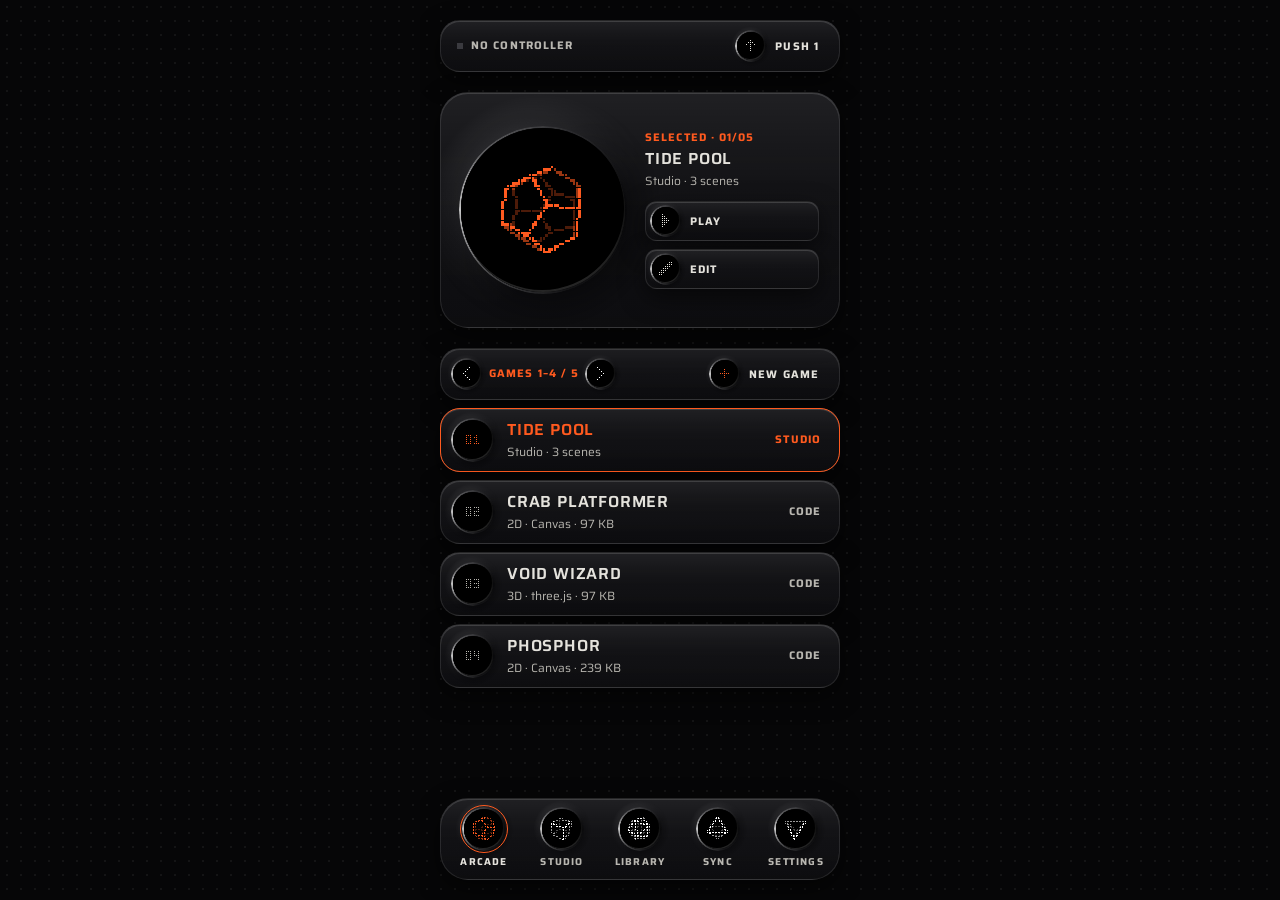
==== app/index.html @ f8226027 "Home Arcade app: first working version A new app in app/ with five sections, built to the Home Arcad" ====
<!doctype html>
<html lang="en">
<head>
<meta charset="utf-8">
<meta name="viewport" content="width=device-width,initial-scale=1,viewport-fit=cover,user-scalable=no">
<meta name="apple-mobile-web-app-capable" content="yes">
<meta name="mobile-web-app-capable" content="yes">
<meta name="apple-mobile-web-app-status-bar-style" content="black-translucent">
<meta name="theme-color" content="#060607">
<title>Home Arcade</title>
<link rel="manifest" href="manifest.webmanifest">
<link rel="apple-touch-icon" href="../apple-touch-icon.png">
<link rel="preconnect" href="https://fonts.googleapis.com">
<link rel="preconnect" href="https://fonts.gstatic.com" crossorigin>
<link rel="stylesheet" href="https://fonts.googleapis.com/css2?family=Saira:wght@400;600;700&display=swap">
<link rel="stylesheet" href="app.css">
</head>
<body class="dots">
<div id="app"></div>
<script type="module" src="js/main.js"></script>
<script>if('serviceWorker' in navigator)addEventListener('load',function(){navigator.serviceWorker.register('../sw.js',{scope:'../'}).catch(function(){});});</script>
</body>
</html>
---- app/app.css ----
/* Home Arcade app. Values follow the Home Arcade design system: plates, wells, pixel art, one colour per section. */
:root{
  --bg:#060607;--plate:#0f0f12;--plate-edge:rgba(255,255,255,.10);--well:#000;
  --text:#e4e2dc;--muted:#b8b6b0;--dim:#8f8d88;--pixel:#e4e2dc;
  --arcade:#ff5a1f;--studio:#7dff6a;--library:#ff4fd8;--sync:#4d7cff;--settings:#ffd23f;
  --acc:var(--arcade);
  --r-btn:12px;--r-bar:20px;--r-plate:28px;
}
*{box-sizing:border-box}
html,body{margin:0;height:100%;background:var(--bg);color:var(--text);font-family:Saira,system-ui,sans-serif;-webkit-text-size-adjust:100%;overscroll-behavior:none}
body{-webkit-user-select:none;user-select:none;-webkit-tap-highlight-color:transparent;touch-action:manipulation}
button{font:inherit;color:inherit;background:none;border:0;padding:0;cursor:pointer;-webkit-tap-highlight-color:transparent}
button:focus-visible,.focus{outline:2px solid var(--text);outline-offset:2px}
button:disabled{cursor:default}
.sr{position:absolute;width:1px;height:1px;overflow:hidden;clip:rect(0 0 0 0);white-space:nowrap}

#app{position:relative;max-width:440px;margin:0 auto;min-height:100%;display:flex;flex-direction:column}
.screen-tabs{height:100dvh;display:flex;flex-direction:column;gap:20px;padding:max(env(safe-area-inset-top),20px) 20px max(env(safe-area-inset-bottom),20px);overflow-y:auto}
.dots{background-image:radial-gradient(rgba(237,237,234,.06) 1px,transparent 1.2px);background-size:14px 14px}
.nodots .dots{background-image:none}

/* plates */
.plate{background:linear-gradient(180deg,rgba(255,255,255,.07),rgba(255,255,255,.015) 40%,rgba(0,0,0,.15)),var(--plate);border:1px solid var(--plate-edge);box-shadow:inset 0 1px 0 rgba(255,255,255,.14),0 8px 24px rgba(0,0,0,.55)}
.bar{flex:none;height:52px;border-radius:var(--r-bar);display:flex;align-items:center;justify-content:space-between;gap:8px;padding:0 6px}
.bar.text-start{padding-left:16px}
.big{border-radius:var(--r-plate)}
.group{flex:none;display:flex;flex-direction:column;gap:8px}

/* buttons: 40px, a pixel icon in a 28px well 6px in, then the label */
.btn{position:relative;display:flex;align-items:center;gap:10px;height:40px;padding:0 14px 0 6px;border-radius:var(--r-btn);font-size:11px;font-weight:700;letter-spacing:.1em;text-transform:uppercase;white-space:nowrap;color:var(--text)}
.btn.icon{width:40px;padding:0;justify-content:center}
.btn.bare{background:transparent;border:0;box-shadow:none}

/* wells */
.mount{position:relative;border-radius:50%;display:inline-flex;align-items:center;justify-content:center;flex:none}
.slope{position:absolute;inset:0;border-radius:50%;background:linear-gradient(135deg,rgba(255,255,255,.17) 0%,rgba(255,255,255,.05) 38%,rgba(0,0,0,.35) 62%,rgba(0,0,0,.6) 100%);-webkit-mask-image:radial-gradient(closest-side,#000 64%,rgba(0,0,0,.5) 78%,transparent 100%);mask-image:radial-gradient(closest-side,#000 64%,rgba(0,0,0,.5) 78%,transparent 100%)}
.lip{position:absolute;border-radius:50%;background:conic-gradient(from 270deg,rgba(255,255,255,.75),rgba(255,255,255,.25) 12%,rgba(255,255,255,.04) 30%,rgba(0,0,0,.2) 50%,rgba(255,255,255,.04) 70%,rgba(255,255,255,.25) 88%,rgba(255,255,255,.75));-webkit-mask-image:radial-gradient(closest-side,transparent calc(100% - 2px),#000 calc(100% - 1.5px));mask-image:radial-gradient(closest-side,transparent calc(100% - 2px),#000 calc(100% - 1.5px))}
.well{position:relative;border-radius:50%;background:#000;display:flex;align-items:center;justify-content:center;box-shadow:inset 0 6px 10px #000,inset -1px -1px 0 rgba(255,255,255,.16)}
.well-lg{box-shadow:inset 0 10px 16px #000,inset -1px -2px 0 rgba(255,255,255,.16)}
.well>svg,.vscreen>svg{transform:translate(-.5px,-.5px)}
.ring{position:absolute;inset:-4px;border-radius:50%;border:1.5px solid var(--acc);pointer-events:none}
.selring{position:absolute;inset:-1px;border-radius:inherit;border:1.5px solid var(--acc);pointer-events:none}

/* rectangular screens: the level, value readouts */
.screen{position:relative;background:#000;border-radius:20px;border:1.5px solid;border-color:rgba(255,255,255,.38) rgba(255,255,255,.1) rgba(0,0,0,.6) rgba(255,255,255,.24);box-shadow:inset 0 10px 16px #000,inset -1px -2px 0 rgba(255,255,255,.16),-2px -2px 6px rgba(255,255,255,.07);overflow:hidden}
.vscreen{display:inline-flex;align-items:center;justify-content:center;flex:none;height:28px;width:72px;border-radius:8px;background:#000;border:1px solid;border-color:rgba(255,255,255,.3) rgba(255,255,255,.08) rgba(0,0,0,.6) rgba(255,255,255,.18);box-shadow:inset 0 4px 6px #000}
.vscreen.wide{width:120px}

/* text */
.title{font-size:16px;line-height:20px;font-weight:600;letter-spacing:.05em;text-transform:uppercase;color:var(--text)}
.sub{font-size:12px;line-height:16px;color:var(--muted);white-space:nowrap;overflow:hidden;text-overflow:ellipsis}
.cap{font-size:11px;line-height:14px;font-weight:700;letter-spacing:.1em;text-transform:uppercase;white-space:nowrap}
.acc{color:var(--acc)}
.ell{white-space:nowrap;overflow:hidden;text-overflow:ellipsis}
.clamp2{white-space:normal;display:-webkit-box;-webkit-line-clamp:2;-webkit-box-orient:vertical;overflow:hidden}
.large .sub{font-size:13px;line-height:18px}.large .cap{font-size:12px}.large .title{font-size:17px}

/* status bar */
.status-dot{width:6px;height:6px;background:var(--acc);display:inline-block}
.status-dot.off{background:#3a3a3f}

/* emblem plate */
.emblem{flex:none;position:relative;height:236px;border-radius:var(--r-plate);overflow:hidden;display:flex;align-items:center;gap:20px;padding:0 20px}
.emblem-info{flex:1;min-width:0;display:flex;flex-direction:column;gap:4px}
.emblem-info .actions{display:flex;flex-direction:column;gap:8px;margin-top:8px}

/* rows */
.row{position:relative;display:grid;grid-template-columns:40px minmax(0,1fr) auto;align-items:center;gap:14px;height:64px;padding:0 18px 0 12px;border-radius:var(--r-bar);text-align:left;width:100%}
.row .txt{display:flex;flex-direction:column;gap:4px;min-width:0}
.row-empty{height:136px;border-radius:var(--r-bar);display:flex;flex-direction:column;align-items:center;justify-content:center;gap:14px;text-align:center;padding:0 24px}
.setrow{display:flex;align-items:center;justify-content:space-between;gap:12px;height:64px;padding:0 12px 0 16px;border-radius:var(--r-bar)}
.stepper{display:flex;align-items:center;gap:2px;flex:none}

/* tab bar */
.tabbar{flex:none;margin-top:auto;height:82px;border-radius:var(--r-plate);display:grid;grid-template-columns:repeat(5,minmax(0,1fr));padding:0 4px}
.tab{display:flex;flex-direction:column;align-items:center;justify-content:center;gap:6px}
.tab .cap{font-size:10px;letter-spacing:.12em}

/* full-screen tools: editor, pixel editor, player */
.screen-tool{height:100dvh;display:flex;flex-direction:column;padding:max(env(safe-area-inset-top),16px) 20px max(env(safe-area-inset-bottom),16px);gap:8px}
.gap20{margin-top:12px}
.inspector{flex:1 1 auto;min-height:220px;border-radius:var(--r-plate);padding:16px;display:flex;flex-direction:column;overflow:hidden}
.irow{display:flex;align-items:center;justify-content:space-between;gap:12px;min-height:44px;border-top:1px solid rgba(255,255,255,.06)}
.inspector>.irow:first-child{border-top:0}
.seg{position:relative;display:flex;align-items:center;justify-content:center;gap:8px;height:40px;border-radius:12px;padding:0 8px 0 6px;font-size:11px;font-weight:700;letter-spacing:.1em;text-transform:uppercase;white-space:nowrap;color:var(--muted)}
.seg.on{color:var(--acc)}
.itab{position:relative;display:flex;align-items:center;justify-content:center;gap:8px;height:32px;border-radius:12px;font-size:11px;font-weight:700;letter-spacing:.1em;text-transform:uppercase;color:var(--muted)}
.itab.on{color:var(--acc)}
.itab .dot{width:6px;height:6px;background:#3a3a3f}.itab.on .dot{background:var(--acc)}
.tray{display:grid;grid-template-columns:repeat(4,minmax(0,1fr));row-gap:14px;margin-top:14px}
.tray button{display:flex;flex-direction:column;align-items:center;gap:8px}
.tray .cap{font-size:10px;letter-spacing:.12em;color:var(--muted);max-width:76px;overflow:hidden;text-overflow:ellipsis}
.tray .on .cap{color:var(--acc)}
canvas.pix{display:block;image-rendering:pixelated;touch-action:none}
.center-note{flex:1;display:flex;flex-direction:column;align-items:center;justify-content:center;gap:14px;text-align:center;padding:0 12px}
.center-note .sub{white-space:normal}

/* game player */
.player{position:fixed;inset:0;background:#000;display:flex;flex-direction:column;align-items:center;justify-content:center;gap:16px;z-index:10;padding:max(env(safe-area-inset-top),12px) 12px max(env(safe-area-inset-bottom),12px)}
.player .topbar{position:absolute;top:max(env(safe-area-inset-top),12px);left:12px;right:12px;display:flex;justify-content:space-between;align-items:center}
.pad{display:flex;justify-content:space-between;align-items:center;width:100%;max-width:400px;padding:0 8px}
.dpad{display:grid;grid-template-columns:repeat(3,52px);grid-template-rows:repeat(3,52px)}
.pbtn{touch-action:none}
.pbtn .well{width:48px!important;height:48px!important}
.abtns{display:flex;gap:14px;align-items:center}
@media (orientation:landscape) and (max-height:500px){
  .player{flex-direction:row;gap:12px}
  .player .pad{position:absolute;left:max(env(safe-area-inset-left),16px);right:max(env(safe-area-inset-right),16px);bottom:max(env(safe-area-inset-bottom),16px);width:auto;max-width:none;padding:0;pointer-events:none}
  .player .pad>*{pointer-events:auto}
}
.toast{position:fixed;left:50%;bottom:max(calc(env(safe-area-inset-bottom) + 110px),110px);transform:translateX(-50%);z-index:20;padding:10px 16px;border-radius:12px;font-size:12px;color:var(--text);pointer-events:none;max-width:90%}
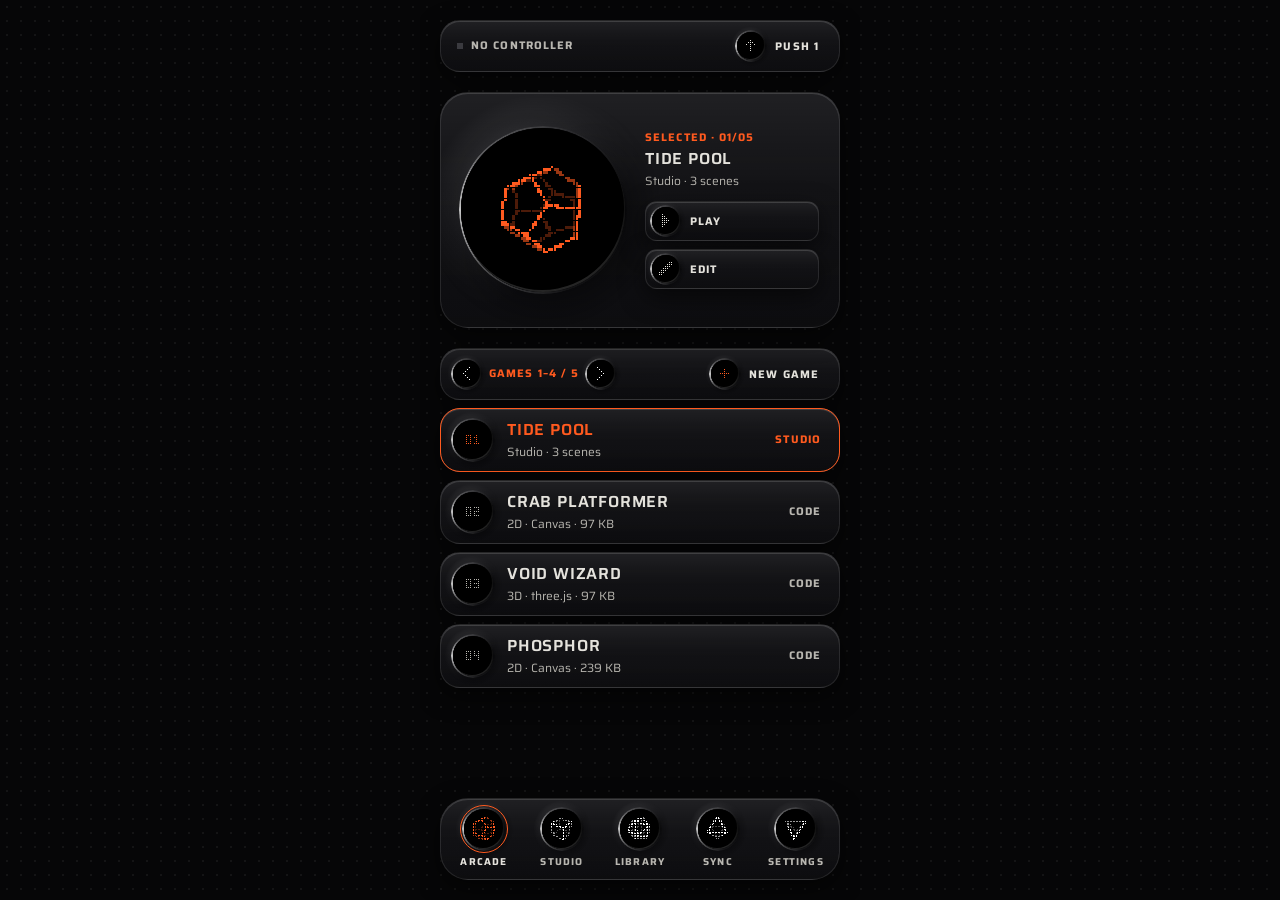
==== commit 1c0f90b9: "App: fill the whole screen, softer click, press feedback - Pin the app to the full screen; iOS home-" ====
--- a/app/index.html
+++ b/app/index.html
@@ -1,5 +1,5 @@
 <!doctype html>
-<html lang="en">
+<html lang="en" class="dots">
 <head>
 <meta charset="utf-8">
 <meta name="viewport" content="width=device-width,initial-scale=1,viewport-fit=cover,user-scalable=no">
@@ -15,7 +15,7 @@
 <link rel="stylesheet" href="https://fonts.googleapis.com/css2?family=Saira:wght@400;600;700&display=swap">
 <link rel="stylesheet" href="app.css">
 </head>
-<body class="dots">
+<body>
 <div id="app"></div>
 <script type="module" src="js/main.js"></script>
 <script>if('serviceWorker' in navigator)addEventListener('load',function(){navigator.serviceWorker.register('../sw.js',{scope:'../'}).catch(function(){});});</script>
--- a/app/app.css
+++ b/app/app.css
@@ -12,10 +12,12 @@
 button{font:inherit;color:inherit;background:none;border:0;padding:0;cursor:pointer;-webkit-tap-highlight-color:transparent}
 button:focus-visible,.focus{outline:2px solid var(--text);outline-offset:2px}
 button:disabled{cursor:default}
+body{background:transparent}
 .sr{position:absolute;width:1px;height:1px;overflow:hidden;clip:rect(0 0 0 0);white-space:nowrap}
 
-#app{position:relative;max-width:440px;margin:0 auto;min-height:100%;display:flex;flex-direction:column}
-.screen-tabs{height:100dvh;display:flex;flex-direction:column;gap:20px;padding:max(env(safe-area-inset-top),20px) 20px max(env(safe-area-inset-bottom),20px);overflow-y:auto}
+/* the app is pinned to the whole screen: iOS home-screen apps report 100vh / 100dvh short, which left a black band at the bottom */
+#app{position:fixed;top:0;bottom:0;left:0;right:0;max-width:440px;margin:0 auto;display:flex;flex-direction:column}
+.screen-tabs{height:100%;display:flex;flex-direction:column;gap:20px;padding:max(env(safe-area-inset-top),20px) 20px max(env(safe-area-inset-bottom),20px);overflow-y:auto}
 .dots{background-image:radial-gradient(rgba(237,237,234,.06) 1px,transparent 1.2px);background-size:14px 14px}
 .nodots .dots{background-image:none}
 
@@ -76,8 +78,23 @@
 .tab{display:flex;flex-direction:column;align-items:center;justify-content:center;gap:6px}
 .tab .cap{font-size:10px;letter-spacing:.12em}
 
+/* shorter phones: tighten the spacing so the tab bar always fits */
+@media (max-height:820px){.screen-tabs{gap:14px}.emblem{height:212px}}
+
+/* press feedback: the plate sinks, the well dips, then a few pixels burst from your finger */
+[data-a],.pbtn{transition:transform .08s,filter .08s}
+.pressed{transform:translateY(1px) scale(.985);filter:brightness(.82)}
+.plate.pressed{box-shadow:inset 0 2px 8px rgba(0,0,0,.7),inset 0 1px 0 rgba(255,255,255,.05),0 3px 10px rgba(0,0,0,.5)}
+.pressed .mount{transform:scale(.93)}
+.mount{transition:transform .08s}
+.btn.icon.pressed,.tab.pressed,.pbtn.pressed,.tray .pressed{transform:none;filter:none}
+.tab.pressed .mount,.btn.icon.pressed .mount,.pbtn.pressed .mount,.tray .pressed .mount{transform:scale(.88)}
+.tab.pressed .well,.btn.icon.pressed .well,.pbtn.pressed .well{box-shadow:inset 0 8px 12px #000,inset -1px -1px 0 rgba(255,255,255,.08)}
+.burst{position:fixed;left:0;top:0;width:0;height:0;pointer-events:none;z-index:50}
+.burst i{position:absolute;left:-1.5px;top:-1.5px;width:3px;height:3px;background:var(--c)}
+
 /* full-screen tools: editor, pixel editor, player */
-.screen-tool{height:100dvh;display:flex;flex-direction:column;padding:max(env(safe-area-inset-top),16px) 20px max(env(safe-area-inset-bottom),16px);gap:8px}
+.screen-tool{height:100%;display:flex;flex-direction:column;padding:max(env(safe-area-inset-top),16px) 20px max(env(safe-area-inset-bottom),16px);gap:8px}
 .gap20{margin-top:12px}
 .inspector{flex:1 1 auto;min-height:220px;border-radius:var(--r-plate);padding:16px;display:flex;flex-direction:column;overflow:hidden}
 .irow{display:flex;align-items:center;justify-content:space-between;gap:12px;min-height:44px;border-top:1px solid rgba(255,255,255,.06)}
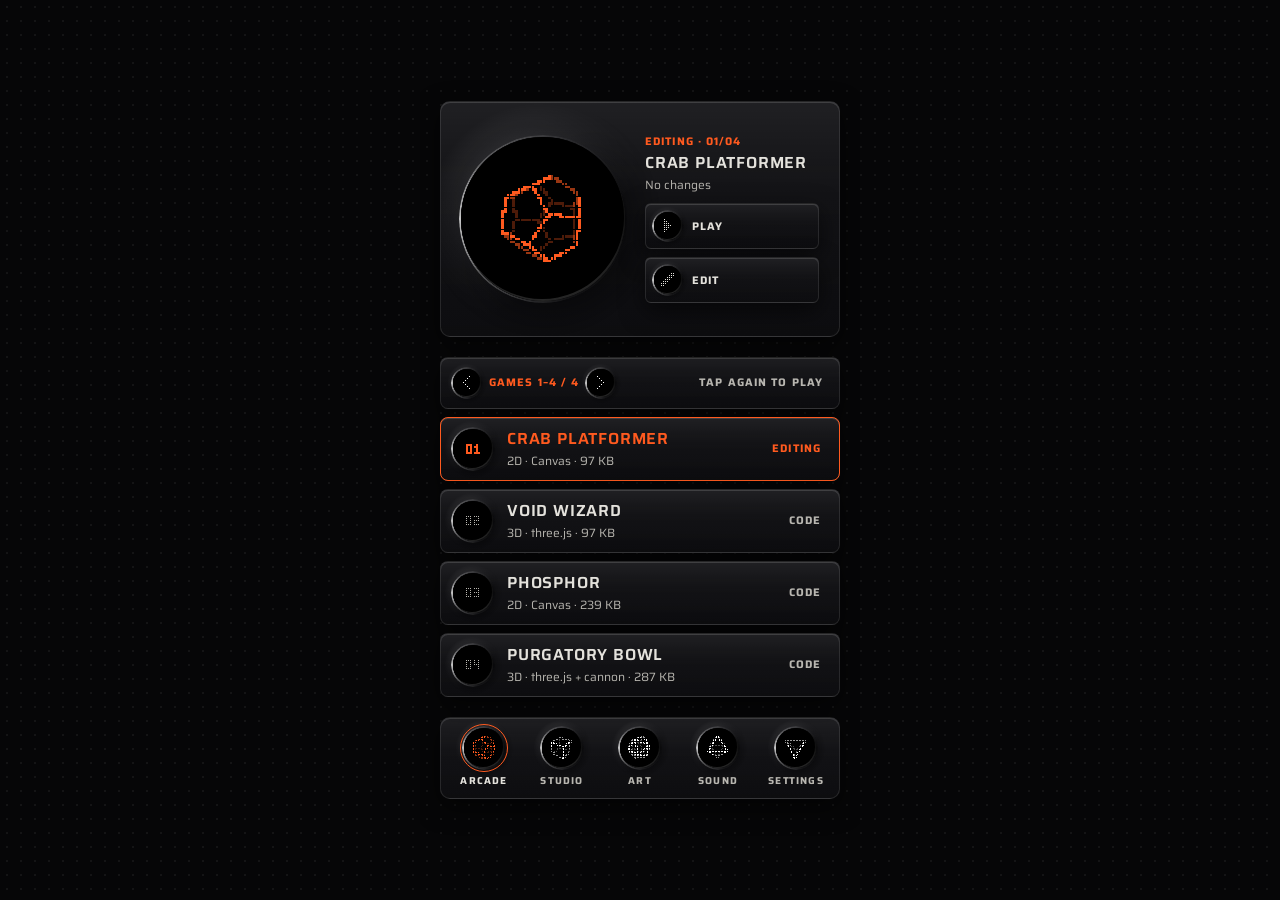
==== commit eee92249: "Rename the app to Hedron and give it the new icon - New home-screen icon (180, 192 and 512 px): a ra" ====
--- a/app/index.html
+++ b/app/index.html
@@ -7,7 +7,8 @@
 <meta name="mobile-web-app-capable" content="yes">
 <meta name="apple-mobile-web-app-status-bar-style" content="black-translucent">
 <meta name="theme-color" content="#060607">
-<title>Home Arcade</title>
+<title>Hedron</title>
+<meta name="apple-mobile-web-app-title" content="Hedron">
 <link rel="manifest" href="manifest.webmanifest">
 <link rel="apple-touch-icon" href="../apple-touch-icon.png">
 <link rel="preconnect" href="https://fonts.googleapis.com">
--- a/app/app.css
+++ b/app/app.css
@@ -4,10 +4,11 @@
   --text:#e4e2dc;--muted:#b8b6b0;--dim:#8f8d88;--pixel:#e4e2dc;
   --arcade:#ff5a1f;--studio:#7dff6a;--library:#ff4fd8;--sync:#4d7cff;--settings:#ffd23f;
   --acc:var(--arcade);
-  --r-btn:12px;--r-bar:20px;--r-plate:28px;
+  --r-btn:6px;--r-bar:8px;--r-plate:10px;
+  --il:env(safe-area-inset-left,0px);--ir:env(safe-area-inset-right,0px);
 }
 *{box-sizing:border-box}
-html,body{margin:0;height:100%;background:var(--bg);color:var(--text);font-family:Saira,system-ui,sans-serif;-webkit-text-size-adjust:100%;overscroll-behavior:none}
+html,body{margin:0;height:100%;overflow:hidden;background:var(--bg);color:var(--text);font-family:Saira,system-ui,sans-serif;-webkit-text-size-adjust:100%;overscroll-behavior:none}
 body{-webkit-user-select:none;user-select:none;-webkit-tap-highlight-color:transparent;touch-action:manipulation}
 button{font:inherit;color:inherit;background:none;border:0;padding:0;cursor:pointer;-webkit-tap-highlight-color:transparent}
 button:focus-visible,.focus{outline:2px solid var(--text);outline-offset:2px}
@@ -17,7 +18,7 @@
 
 /* the app is pinned to the whole screen: iOS home-screen apps report 100vh / 100dvh short, which left a black band at the bottom */
 #app{position:fixed;top:0;bottom:0;left:0;right:0;max-width:440px;margin:0 auto;display:flex;flex-direction:column}
-.screen-tabs{height:100%;display:flex;flex-direction:column;gap:20px;padding:max(env(safe-area-inset-top),20px) 20px max(env(safe-area-inset-bottom),20px);overflow-y:auto}
+.screen-tabs{height:100%;display:flex;flex-direction:column;gap:20px;padding:calc(env(safe-area-inset-top) + 24px) 20px max(env(safe-area-inset-bottom),16px);overflow:hidden}
 .dots{background-image:radial-gradient(rgba(237,237,234,.06) 1px,transparent 1.2px);background-size:14px 14px}
 .nodots .dots{background-image:none}
 
@@ -44,8 +45,8 @@
 .selring{position:absolute;inset:-1px;border-radius:inherit;border:1.5px solid var(--acc);pointer-events:none}
 
 /* rectangular screens: the level, value readouts */
-.screen{position:relative;background:#000;border-radius:20px;border:1.5px solid;border-color:rgba(255,255,255,.38) rgba(255,255,255,.1) rgba(0,0,0,.6) rgba(255,255,255,.24);box-shadow:inset 0 10px 16px #000,inset -1px -2px 0 rgba(255,255,255,.16),-2px -2px 6px rgba(255,255,255,.07);overflow:hidden}
-.vscreen{display:inline-flex;align-items:center;justify-content:center;flex:none;height:28px;width:72px;border-radius:8px;background:#000;border:1px solid;border-color:rgba(255,255,255,.3) rgba(255,255,255,.08) rgba(0,0,0,.6) rgba(255,255,255,.18);box-shadow:inset 0 4px 6px #000}
+.screen{position:relative;background:#000;border-radius:10px;border:1.5px solid;border-color:rgba(255,255,255,.38) rgba(255,255,255,.1) rgba(0,0,0,.6) rgba(255,255,255,.24);box-shadow:inset 0 10px 16px #000,inset -1px -2px 0 rgba(255,255,255,.16),-2px -2px 6px rgba(255,255,255,.07);overflow:hidden}
+.vscreen{display:inline-flex;align-items:center;justify-content:center;flex:none;height:28px;width:72px;border-radius:5px;background:#000;border:1px solid;border-color:rgba(255,255,255,.3) rgba(255,255,255,.08) rgba(0,0,0,.6) rgba(255,255,255,.18);box-shadow:inset 0 4px 6px #000}
 .vscreen.wide{width:120px}
 
 /* text */
@@ -63,8 +64,12 @@
 
 /* emblem plate */
 .emblem{flex:none;position:relative;height:236px;border-radius:var(--r-plate);overflow:hidden;display:flex;align-items:center;gap:20px;padding:0 20px}
-.emblem-info{flex:1;min-width:0;display:flex;flex-direction:column;gap:4px}
-.emblem-info .actions{display:flex;flex-direction:column;gap:8px;margin-top:8px}
+.emblem-info{flex:1;min-width:0;display:flex;flex-direction:column;gap:4px;padding:14px 0}
+.emblem-info>.sub{white-space:nowrap;overflow:hidden;text-overflow:ellipsis}
+.emblem-info .actions{display:flex;flex-direction:column;gap:8px;margin-top:6px}
+
+/* plate buttons: room around the round icon so it never touches the edge */
+.plate.btn{height:46px;padding-left:8px}
 
 /* rows */
 .row{position:relative;display:grid;grid-template-columns:40px minmax(0,1fr) auto;align-items:center;gap:14px;height:64px;padding:0 18px 0 12px;border-radius:var(--r-bar);text-align:left;width:100%}
@@ -72,45 +77,134 @@
 .row-empty{height:136px;border-radius:var(--r-bar);display:flex;flex-direction:column;align-items:center;justify-content:center;gap:14px;text-align:center;padding:0 24px}
 .setrow{display:flex;align-items:center;justify-content:space-between;gap:12px;height:64px;padding:0 12px 0 16px;border-radius:var(--r-bar)}
 .stepper{display:flex;align-items:center;gap:2px;flex:none}
+.setrow{position:relative}
+.pf::after{content:'';position:absolute;inset:-1px;border-radius:inherit;border:1.5px solid var(--acc);pointer-events:none}
 
 /* tab bar */
-.tabbar{flex:none;margin-top:auto;height:82px;border-radius:var(--r-plate);display:grid;grid-template-columns:repeat(5,minmax(0,1fr));padding:0 4px}
+.tabbar{flex:none;height:82px;border-radius:var(--r-plate);display:grid;grid-template-columns:repeat(5,minmax(0,1fr));padding:0 4px}
 .tab{display:flex;flex-direction:column;align-items:center;justify-content:center;gap:6px}
 .tab .cap{font-size:10px;letter-spacing:.12em}
 
+/* the list area keeps one height on every tab, so the tab bar never moves; main.js sets --list-h */
+.screen-tabs>.emblem+*{min-height:var(--list-h,340px)}
+.safe-probe{position:fixed;top:0;left:0;width:0;height:0;padding-top:env(safe-area-inset-top);visibility:hidden;pointer-events:none}
+
 /* shorter phones: tighten the spacing so the tab bar always fits */
-@media (max-height:820px){.screen-tabs{gap:14px}.emblem{height:212px}}
-
-/* press feedback: the plate sinks, the well dips, then a few pixels burst from your finger */
-[data-a],.pbtn{transition:transform .08s,filter .08s}
-.pressed{transform:translateY(1px) scale(.985);filter:brightness(.82)}
+@media (max-height:820px){.screen-tabs{gap:14px}.emblem{height:208px}.emblem-info{padding:10px 0}.emblem-info .actions{gap:6px;margin-top:4px}.emblem-info .btn{height:42px}}
+@media (max-height:720px){.emblem{height:198px}.emblem .well-lg{transform:scale(.9)}.setrow{height:56px}}
+
+/* landscape phone: the tab bar becomes a column on the left, the top panel sits beside the list */
+@media (orientation:landscape) and (max-height:520px){
+  #app{max-width:none}
+  .screen-tabs{display:grid;grid-template-columns:76px 244px minmax(0,1fr);grid-template-rows:minmax(0,1fr);grid-template-areas:"nav emblem body";gap:14px;align-items:stretch;
+    padding:max(env(safe-area-inset-top),16px) calc(var(--ir) + 20px) max(env(safe-area-inset-bottom),16px) calc(var(--il) + 20px)}
+  .tabbar{grid-area:nav;height:auto;grid-template-columns:1fr;grid-template-rows:repeat(5,minmax(0,1fr));padding:4px 0}
+  /* the text and buttons sit at the bottom of the panel; the shape sits exactly halfway between the top edge and the text */
+  .emblem{grid-area:emblem;height:auto;flex-direction:column;justify-content:space-between;gap:0;padding:0 14px 16px}
+  .emblem>.mount:first-child{zoom:var(--hz,.8);margin:var(--hm,0px) -36px!important;flex:none;align-self:center}
+  .emblem-info{align-self:stretch;flex:none;padding:0;gap:3px}
+  .emblem-info .actions{gap:6px;margin-top:8px}
+  .emblem-info .btn{height:42px}
+  .emblem-info>.sub{white-space:nowrap!important;display:block!important;overflow:hidden;text-overflow:ellipsis}
+  .emblem-info>.title{-webkit-line-clamp:1}
+  .group>.bar .cap{min-width:0;overflow:hidden;text-overflow:ellipsis;white-space:nowrap}
+  /* the tab bar shows just the shapes (the names stay for screen readers) */
+  .tab .cap{position:absolute;width:1px;height:1px;overflow:hidden;clip:rect(0 0 0 0);white-space:nowrap}
+  /* the list column fills the full height: the bar on top and the rows share the rest equally */
+  .screen-tabs>.emblem+*{align-self:stretch;min-height:0}
+  .screen-tabs>.emblem+.group>.row,.screen-tabs>.emblem+.group>.setrow,.screen-tabs>.emblem+.group>.row-empty{flex:1 1 0;min-height:0;height:auto;max-height:96px}
+  .screen-tabs>.emblem+*{grid-area:body}
+  /* editors: the picture or scene fills the left side; the bars and panel stack on the right */
+  #app .screen-tool{padding:max(env(safe-area-inset-top),16px) calc(var(--ir) + 20px) max(env(safe-area-inset-bottom),16px) calc(var(--il) + 20px)}
+  .screen-tool:has(>.screen){flex-flow:column wrap;align-content:flex-start;column-gap:16px}
+  .screen-tool:has(>.screen)>*{width:362px;flex:none}
+  .screen-tool:has(>.screen)>.inspector{flex:1 1 0}
+  .screen-tool:has(>.screen)>.screen.fit{order:-1;width:calc(100% - 378px);height:100%;min-height:0;flex:none;padding:8px}
+  .screen-tool:has(>.screen)>.screen.fit canvas{width:100%;height:auto;max-height:100%}
+  .screen-tool:has(>.screen)>.gap20{margin-top:0}
+  .screen-tool:not(:has(>.screen)){max-width:560px;width:100%;margin:0 auto}
+  /* editor tabs without a picture (Objects, Settings): the title bar and tabs share one row to leave room for the list */
+  .screen-tool:not(:has(>.screen)):has(>[role=tablist]){max-width:none;display:grid;grid-template-columns:minmax(0,1fr) minmax(0,1fr);grid-template-rows:auto auto minmax(0,1fr);column-gap:12px;row-gap:8px;align-content:stretch}
+  .screen-tool:not(:has(>.screen)):has(>[role=tablist])>*{grid-column:1/-1;margin-top:0}
+  .screen-tool:not(:has(>.screen)):has(>[role=tablist])>.ge-top{grid-column:1;grid-row:1}
+  .screen-tool:not(:has(>.screen)):has(>[role=tablist])>[role=tablist]{grid-column:2;grid-row:1}
+  .screen-tool:not(:has(>.screen)):has(>[role=tablist])>.inspector{grid-row:3;min-height:0}
+}
+
+/* press feedback: the button sinks and lights up in the section colour, like a selected one */
+[data-a],.pbtn{transition:transform .08s}
+.mount{transition:transform .08s}
+.pressed{transform:translateY(1px) scale(.985)}
 .plate.pressed{box-shadow:inset 0 2px 8px rgba(0,0,0,.7),inset 0 1px 0 rgba(255,255,255,.05),0 3px 10px rgba(0,0,0,.5)}
+.pressed,.pressed .title,.pressed .cap,.pressed span{color:var(--acc)!important}
+.pressed svg path{fill:var(--acc)}
+.pressed .sub{color:var(--muted)!important}
+.btn:not(.icon).pressed::after,.row.pressed::after,.seg.pressed::after,.itab.pressed::after,.setrow .pressed::after{content:'';position:absolute;inset:-1px;border-radius:inherit;border:1.5px solid var(--acc);pointer-events:none}
+.btn.bare:not(.icon).pressed::after{inset:2px}
 .pressed .mount{transform:scale(.93)}
-.mount{transition:transform .08s}
-.btn.icon.pressed,.tab.pressed,.pbtn.pressed,.tray .pressed{transform:none;filter:none}
-.tab.pressed .mount,.btn.icon.pressed .mount,.pbtn.pressed .mount,.tray .pressed .mount{transform:scale(.88)}
-.tab.pressed .well,.btn.icon.pressed .well,.pbtn.pressed .well{box-shadow:inset 0 8px 12px #000,inset -1px -1px 0 rgba(255,255,255,.08)}
-.burst{position:fixed;left:0;top:0;width:0;height:0;pointer-events:none;z-index:50}
-.burst i{position:absolute;left:-1.5px;top:-1.5px;width:3px;height:3px;background:var(--c)}
+.btn.icon.pressed,.tab.pressed,.pbtn.pressed,.tray .pressed,.vscreen.pressed{transform:none}
+.btn.icon.pressed .well::after,.tab.pressed .well::after,.pbtn.pressed .well::after,.tray .pressed .well::after{content:'';position:absolute;inset:-4px;border-radius:50%;border:1.5px solid var(--acc);pointer-events:none}
+.vscreen.pressed{border-color:var(--acc)}
+/* the selected neighbour steps back while another button is held */
+.unsel{--acc:#e4e2dc}
+.unsel .selring,.unsel .ring{display:none}
+.unsel .title{color:var(--text)!important}
+.unsel .cap,.unsel .sub{color:var(--muted)!important}
+.tab.unsel,.tab.unsel svg{color:#fff!important}
+.art-on{display:contents}.art-off{display:none}
+.unsel .art-on{display:none}.unsel .art-off{display:contents}
 
 /* full-screen tools: editor, pixel editor, player */
-.screen-tool{height:100%;display:flex;flex-direction:column;padding:max(env(safe-area-inset-top),16px) 20px max(env(safe-area-inset-bottom),16px);gap:8px}
+.screen-tool{height:100%;display:flex;flex-direction:column;padding:calc(env(safe-area-inset-top) + 16px) 20px max(env(safe-area-inset-bottom),16px);gap:8px;overflow:hidden}
+/* the level / pixel screen gives up height first; the panel under it scrolls inside itself if it must */
+.screen-tool .screen.fit{flex:0 1 304px;height:304px;min-height:180px;display:flex;align-items:center;justify-content:center;padding:8px}
+.screen-tool .screen.fit canvas{height:100%;width:auto;max-width:100%}
 .gap20{margin-top:12px}
-.inspector{flex:1 1 auto;min-height:220px;border-radius:var(--r-plate);padding:16px;display:flex;flex-direction:column;overflow:hidden}
+.inspector{flex:1 1 0;min-height:150px;overflow-y:auto;border-radius:var(--r-plate);padding:16px;display:flex;flex-direction:column}
 .irow{display:flex;align-items:center;justify-content:space-between;gap:12px;min-height:44px;border-top:1px solid rgba(255,255,255,.06)}
 .inspector>.irow:first-child{border-top:0}
-.seg{position:relative;display:flex;align-items:center;justify-content:center;gap:8px;height:40px;border-radius:12px;padding:0 8px 0 6px;font-size:11px;font-weight:700;letter-spacing:.1em;text-transform:uppercase;white-space:nowrap;color:var(--muted)}
+.seg{position:relative;display:flex;align-items:center;justify-content:center;gap:8px;height:40px;border-radius:6px;padding:0 8px 0 6px;font-size:11px;font-weight:700;letter-spacing:.1em;text-transform:uppercase;white-space:nowrap;color:var(--muted)}
 .seg.on{color:var(--acc)}
-.itab{position:relative;display:flex;align-items:center;justify-content:center;gap:8px;height:32px;border-radius:12px;font-size:11px;font-weight:700;letter-spacing:.1em;text-transform:uppercase;color:var(--muted)}
+.itab{position:relative;display:flex;align-items:center;justify-content:center;gap:8px;height:32px;border-radius:6px;font-size:11px;font-weight:700;letter-spacing:.1em;text-transform:uppercase;color:var(--muted)}
 .itab.on{color:var(--acc)}
 .itab .dot{width:6px;height:6px;background:#3a3a3f}.itab.on .dot{background:var(--acc)}
 .tray{display:grid;grid-template-columns:repeat(4,minmax(0,1fr));row-gap:14px;margin-top:14px}
 .tray button{display:flex;flex-direction:column;align-items:center;gap:8px}
-.tray .cap{font-size:10px;letter-spacing:.12em;color:var(--muted);max-width:76px;overflow:hidden;text-overflow:ellipsis}
+.tray .cap{font-size:10px;letter-spacing:.06em;color:var(--muted);max-width:86px;overflow:hidden;text-overflow:ellipsis}
 .tray .on .cap{color:var(--acc)}
 canvas.pix{display:block;image-rendering:pixelated;touch-action:none}
 .center-note{flex:1;display:flex;flex-direction:column;align-items:center;justify-content:center;gap:14px;text-align:center;padding:0 12px}
 .center-note .sub{white-space:normal}
+
+/* repo game editor: settings rows, and the background as a stack of planes */
+.grow{display:flex;align-items:center;justify-content:space-between;gap:10px;min-height:56px;border-top:1px solid rgba(255,255,255,.06)}
+.inspector>.grow:first-child,.ihead+.grow{border-top:0}
+.grow .t,.ihead .t{display:flex;flex-direction:column;gap:2px;min-width:0;flex:1}
+.grow .sub{white-space:normal;font-size:11px;line-height:14px}
+.ihead{display:flex;align-items:center;gap:12px;min-height:44px;margin-bottom:6px}
+.stack{overflow:hidden}
+.rig{position:absolute;left:50%;top:50%;width:0;height:0;transform-style:preserve-3d;transition:transform .7s cubic-bezier(.22,1,.36,1)}
+.plane{position:absolute;left:-120px;top:-64px;width:240px;height:128px;padding:0;margin:0;box-sizing:border-box;border-radius:6px;cursor:pointer;border:1px solid rgba(255,255,255,.2);background-color:rgba(255,255,255,.025);background-image:linear-gradient(rgba(255,255,255,.035) 1px,transparent 1px),linear-gradient(90deg,rgba(255,255,255,.035) 1px,transparent 1px);background-size:16px 16px;transition:transform .7s cubic-bezier(.22,1,.36,1),opacity .45s ease,background-color .3s ease,border-color .3s ease}
+.plane.on{border:1.5px solid var(--acc);background-color:rgba(125,255,106,.07)}
+.plane .pc canvas{display:block;width:240px;height:128px;image-rendering:pixelated;opacity:.55;transition:opacity .3s ease}
+.plane.on .pc canvas{opacity:1}
+.ptab{position:absolute;left:-1px;bottom:100%;margin-bottom:4px;font-size:9px;font-weight:700;letter-spacing:.14em;text-transform:uppercase;white-space:nowrap;color:#8f8d88;pointer-events:none;transition:color .3s ease}
+.plane.on .ptab{color:var(--acc)}
+/* combined: the layers lie on top of each other, facing forward, as one picture */
+.rig.flat .plane{border-color:transparent;background-color:transparent;background-image:none}
+.rig.flat .plane.on{border:1px solid rgba(255,255,255,.22)}
+.rig.flat .plane .pc canvas{opacity:.7}
+.rig.flat .plane.on .pc canvas{opacity:1}
+.rig.flat .ptab{opacity:0}
+.ptab{transition:color .3s ease,opacity .4s ease}
+
+/* objects tab: list rows and behavior headings inside a panel */
+.orow{display:flex;align-items:center;gap:12px;min-height:66px;width:100%;text-align:left;border-top:1px solid rgba(255,255,255,.06);padding:8px 10px}
+.inspector>.orow:first-child{border-top:0}
+.orow .t,.bhead .t{display:flex;flex-direction:column;gap:2px;min-width:0;flex:1}
+.orow .sub{font-size:11px;line-height:14px}
+.bhead{display:flex;align-items:center;gap:10px;min-height:48px;margin-top:10px;border-top:1px solid rgba(255,255,255,.14);padding-top:6px}
+.bhead .sub{white-space:normal;font-size:11px;line-height:14px}
 
 /* game player */
 .player{position:fixed;inset:0;background:#000;display:flex;flex-direction:column;align-items:center;justify-content:center;gap:16px;z-index:10;padding:max(env(safe-area-inset-top),12px) 12px max(env(safe-area-inset-bottom),12px)}
@@ -125,4 +219,53 @@
   .player .pad{position:absolute;left:max(env(safe-area-inset-left),16px);right:max(env(safe-area-inset-right),16px);bottom:max(env(safe-area-inset-bottom),16px);width:auto;max-width:none;padding:0;pointer-events:none}
   .player .pad>*{pointer-events:auto}
 }
-.toast{position:fixed;left:50%;bottom:max(calc(env(safe-area-inset-bottom) + 110px),110px);transform:translateX(-50%);z-index:20;padding:10px 16px;border-radius:12px;font-size:12px;color:var(--text);pointer-events:none;max-width:90%}
+.toast{position:fixed;left:50%;bottom:max(calc(env(safe-area-inset-bottom) + 110px),110px);transform:translateX(-50%);z-index:20;padding:10px 16px;border-radius:6px;font-size:12px;color:var(--text);pointer-events:none;max-width:90%}
+/* something to push: a small square on the Settings tab and the Sync group */
+.dot{position:absolute;top:3px;right:3px;width:6px;height:6px;border-radius:50%;background:#4d7cff;box-shadow:0 0 0 2px #000;pointer-events:none}
+.dotwrap{position:relative;display:inline-flex}
+.dotwrap .dot{top:7px;right:7px}
+/* Art: thumbnails of the game's pictures, crisp pixels */
+.thumb{display:block;background-repeat:no-repeat;background-position:0 0;image-rendering:pixelated}
+.screen.checker{background:var(--spritebg,#000)}
+.thumbbg{position:absolute;inset:0;border-radius:50%;background:var(--spritebg,#000);display:flex;align-items:center;justify-content:center}
+.screen.checker canvas{image-rendering:pixelated}
+/* the Scene / Backdrop switch at the start of the editor's bar: a thin divider after it */
+.vsep{width:1px;height:24px;background:rgba(255,255,255,.12);flex:none}
+
+/* controller ring (see padnav.js) */
+.screen-tool .grow{position:relative}
+.pf::after{content:'';position:absolute;inset:-2px;border-radius:inherit;border:1.5px solid var(--acc);pointer-events:none}
+.btn.icon.pf::after{display:none}
+.btn.icon.pf .well::after{content:'';position:absolute;inset:-4px;border-radius:50%;border:1.5px solid var(--acc);pointer-events:none}
+#scn.pf::after{display:none}
+#scn.pf{outline:1.5px solid var(--acc);outline-offset:2px}
+.xhair{display:none;position:absolute;left:50%;top:50%;width:18px;height:18px;margin:-9px 0 0 -9px;pointer-events:none;background:linear-gradient(var(--acc),var(--acc)) center/2px 100% no-repeat,linear-gradient(var(--acc),var(--acc)) center/100% 2px no-repeat}
+
+
+/* the ring on a setting row matches the one on the tabs: rounded, with room around the text */
+.grow.pf::after{inset:3px -10px;border-radius:var(--r-btn)}
+.grow.pf{margin-left:0}
+
+[data-pad=pager]{position:relative}
+
+/* the controller ring needs something to hang on: any focused button, and the object rows */
+.screen-tool button.pf{position:relative}
+.orow.pf::after{inset:3px -10px;border-radius:var(--r-btn)}
+
+/* ---- controller ring, one style: rounded like the tab pills and clear of what it surrounds ---- */
+.pf::after{inset:-3px;border-radius:var(--r-btn)}
+.grow.pf::after,.orow.pf::after{inset:3px -10px;border-radius:var(--r-btn)}
+[data-pad=pager].pf::after{inset:-2px;border-radius:var(--r-bar)}
+.tray button.pf::after{inset:-4px -2px;border-radius:var(--r-btn)}
+.namebtn{padding:0 12px}
+.namebtn.pf::after{inset:-6px 0;border-radius:var(--r-btn)}
+.seg.pf::after{inset:-1px;border-radius:inherit}
+.seg.pf .selring{display:none}
+
+.orow.pf::after{inset:2px -6px}
+
+/* the scene by controller: a cross that follows the stick, and a one-line reminder */
+.xhair.live{display:block}
+.padhint{display:none;position:absolute;left:10px;bottom:8px;right:10px;font-size:9px;letter-spacing:.08em;color:var(--acc);background:rgba(0,0,0,.7);padding:3px 6px;pointer-events:none;white-space:nowrap;overflow:hidden;text-overflow:ellipsis}
+.padhint.live{display:block}
+#scn.pf{outline-width:2px}
